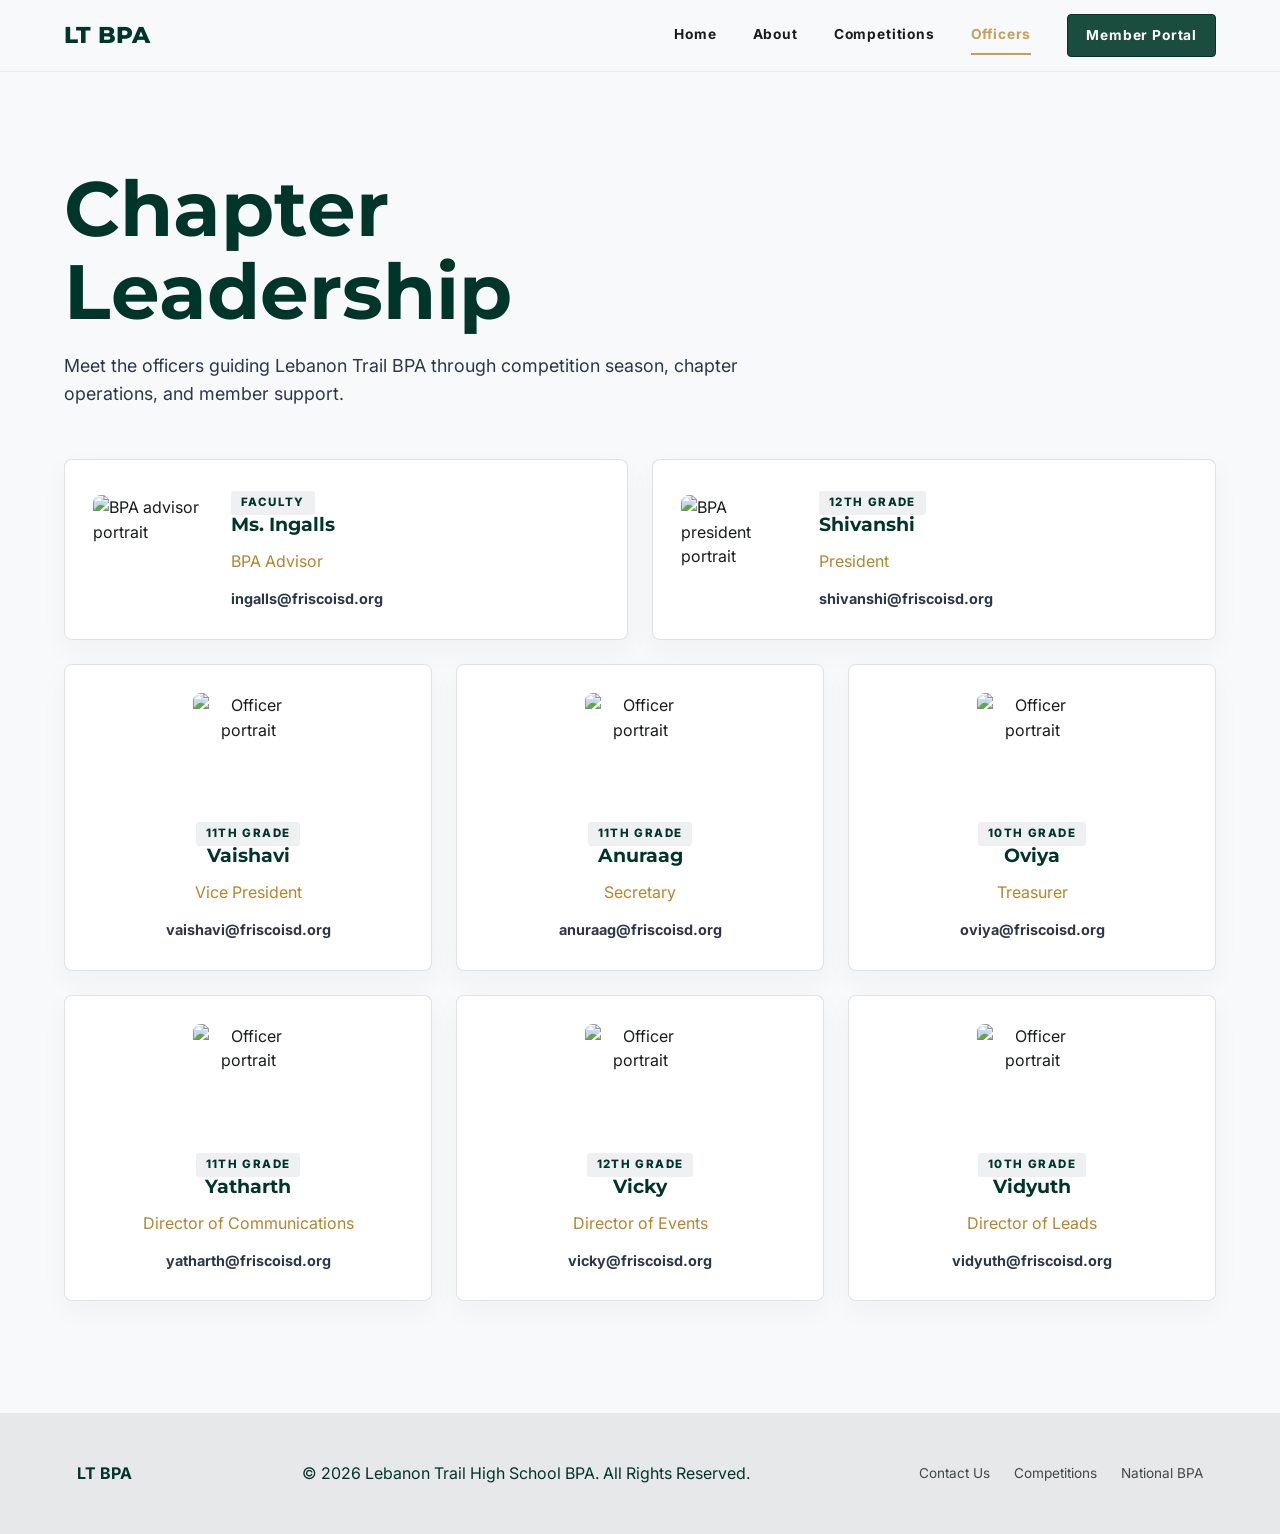
==== officers.html @ 3ccf3f9d "Day 1: Calendar + Page layout setup" ====
<!DOCTYPE html>
<html lang="en">
<head>
  <meta charset="UTF-8">
  <meta name="viewport" content="width=device-width, initial-scale=1.0">
  <title>Officers | LT BPA</title>
  <link rel="preconnect" href="https://fonts.googleapis.com">
  <link rel="preconnect" href="https://fonts.gstatic.com" crossorigin>
  <link href="https://fonts.googleapis.com/css2?family=Inter:wght@400;500;600;700&family=Montserrat:wght@600;700;800&display=swap" rel="stylesheet">
  <link rel="stylesheet" href="styles.css">
</head>
<body>
  <header class="site-header" id="top">
    <a class="brand" href="index.html" aria-label="LT BPA home">LT BPA</a>
    <input class="nav-check" type="checkbox" id="nav-check" aria-label="Toggle navigation">
    <label class="menu-toggle" for="nav-check" aria-label="Open navigation">
      <span></span><span></span><span></span>
    </label>
    <nav class="nav-links" aria-label="Primary navigation">
      <a href="index.html">Home</a>
      <a href="about.html">About</a>
      <a href="competitions.html">Competitions</a>
      <a class="active" href="officers.html">Officers</a>
      <a class="portal-link" href="mailto:ingalls@friscoisd.org">Member Portal</a>
    </nav>
  </header>

  <main class="page-main">
    <section class="section officers page-start">
      <div class="section-heading reveal">
        <h1 class="page-title">Chapter Leadership</h1>
        <p>Meet the officers guiding Lebanon Trail BPA through competition season, chapter operations, and member support.</p>
      </div>
      <div class="officer-grid">
        <article class="officer wide reveal">
          <img src="https://images.unsplash.com/photo-1573496359142-b8d87734a5a2?auto=format&fit=crop&w=300&q=80" alt="BPA advisor portrait">
          <div><span>Faculty</span><h3>Ms. Ingalls</h3><p>BPA Advisor</p><a href="mailto:ingalls@friscoisd.org">ingalls@friscoisd.org</a></div>
        </article>
        <article class="officer wide reveal">
          <img src="https://images.unsplash.com/photo-1589571894960-20bbe2828d0a?auto=format&fit=crop&w=300&q=80" alt="BPA president portrait">
          <div><span>12th Grade</span><h3>Shivanshi</h3><p>President</p><a href="mailto:shivanshi@friscoisd.org">shivanshi@friscoisd.org</a></div>
        </article>
      </div>
      <div class="officer-grid small">
        <article class="officer reveal"><img src="https://images.unsplash.com/photo-1598550874175-4d0ef436c909?auto=format&fit=crop&w=240&q=80" alt="Officer portrait"><span>11th Grade</span><h3>Vaishavi</h3><p>Vice President</p><a href="mailto:vaishavi@friscoisd.org">vaishavi@friscoisd.org</a></article>
        <article class="officer reveal"><img src="https://images.unsplash.com/photo-1560250097-0b93528c311a?auto=format&fit=crop&w=240&q=80" alt="Officer portrait"><span>11th Grade</span><h3>Anuraag</h3><p>Secretary</p><a href="mailto:anuraag@friscoisd.org">anuraag@friscoisd.org</a></article>
        <article class="officer reveal"><img src="https://images.unsplash.com/photo-1580489944761-15a19d654956?auto=format&fit=crop&w=240&q=80" alt="Officer portrait"><span>10th Grade</span><h3>Oviya</h3><p>Treasurer</p><a href="mailto:oviya@friscoisd.org">oviya@friscoisd.org</a></article>
        <article class="officer reveal"><img src="https://images.unsplash.com/photo-1500648767791-00dcc994a43e?auto=format&fit=crop&w=240&q=80" alt="Officer portrait"><span>11th Grade</span><h3>Yatharth</h3><p>Director of Communications</p><a href="mailto:yatharth@friscoisd.org">yatharth@friscoisd.org</a></article>
        <article class="officer reveal"><img src="https://images.unsplash.com/photo-1573497019940-1c28c88b4f3e?auto=format&fit=crop&w=240&q=80" alt="Officer portrait"><span>12th Grade</span><h3>Vicky</h3><p>Director of Events</p><a href="mailto:vicky@friscoisd.org">vicky@friscoisd.org</a></article>
        <article class="officer reveal"><img src="https://images.unsplash.com/photo-1519085360753-af0119f7cbe7?auto=format&fit=crop&w=240&q=80" alt="Officer portrait"><span>10th Grade</span><h3>Vidyuth</h3><p>Director of Leads</p><a href="mailto:vidyuth@friscoisd.org">vidyuth@friscoisd.org</a></article>
      </div>
    </section>
  </main>

  <footer>
    <strong>LT BPA</strong>
    <p>&copy; 2026 Lebanon Trail High School BPA. All Rights Reserved.</p>
    <nav aria-label="Footer navigation">
      <a href="about.html">Contact Us</a>
      <a href="competitions.html">Competitions</a>
      <a href="https://bpa.org/">National BPA</a>
    </nav>
  </footer>
</body>
</html>
---- styles.css ----
:root {
  --surface: #f8f9fa;
  --paper: #ffffff;
  --container: #e7e8e9;
  --ink: #191c1d;
  --muted: #404945;
  --forest: #003629;
  --forest-soft: #1b4d3e;
  --gold: #c5a059;
  --gold-light: #fed488;
  --navy: #2d3748;
  --line: rgba(45, 55, 72, .14);
  --shadow: 0 18px 45px rgba(0, 54, 41, .09);
  --max: 1200px;
}

* { box-sizing: border-box; }
html { scroll-behavior: smooth; }
section,
.category-block {
  scroll-margin-top: 96px;
}
body {
  margin: 0;
  background: var(--surface);
  color: var(--ink);
  font-family: Inter, system-ui, sans-serif;
  line-height: 1.55;
}

a { color: inherit; text-decoration: none; }
img { display: block; max-width: 100%; }

.site-header {
  position: fixed;
  inset: 0 0 auto 0;
  z-index: 50;
  height: 72px;
  display: flex;
  align-items: center;
  justify-content: space-between;
  padding: 0 clamp(20px, 5vw, 72px);
  background: rgba(248, 249, 250, .92);
  border-bottom: 1px solid rgba(45, 55, 72, .08);
  backdrop-filter: blur(16px);
}

.brand {
  font-family: Montserrat, sans-serif;
  font-size: 1.45rem;
  font-weight: 800;
  color: var(--forest);
}

.nav-links {
  display: flex;
  align-items: center;
  gap: clamp(18px, 3vw, 36px);
  font-size: .86rem;
  font-weight: 700;
  letter-spacing: .06em;
}

.nav-links a {
  padding: 8px 0;
  border-bottom: 2px solid transparent;
}

.nav-links a.active,
.nav-links a:hover {
  color: var(--gold);
  border-color: var(--gold);
}

.nav-links .portal-link {
  padding: 10px 18px;
  color: #fff;
  background: var(--forest-soft);
  border: 1px solid var(--forest);
  border-radius: 4px;
}

.nav-check {
  position: absolute;
  inline-size: 1px;
  block-size: 1px;
  opacity: 0;
  pointer-events: none;
}

.menu-toggle {
  display: none;
  width: 42px;
  height: 42px;
  cursor: pointer;
  background: transparent;
}

.menu-toggle span {
  display: block;
  width: 24px;
  height: 2px;
  margin: 5px auto;
  background: var(--forest);
}

.hero {
  position: relative;
  min-height: 100svh;
  display: grid;
  place-items: center;
  overflow: hidden;
  padding: 112px 24px 56px;
  color: #fff;
}

.hero-media {
  position: absolute;
  inset: 0;
  background:
    linear-gradient(110deg, rgba(0, 54, 41, .94), rgba(27, 77, 62, .74)),
    url("https://images.unsplash.com/photo-1497366754035-f200968a6e72?auto=format&fit=crop&w=2200&q=85") center/cover;
}

.architecture-lines {
  position: absolute;
  inset: 0;
  background:
    linear-gradient(128deg, transparent 17%, rgba(197, 160, 89, .34) 17.2%, transparent 17.8%),
    linear-gradient(142deg, transparent 45%, rgba(255, 222, 165, .24) 45.2%, transparent 45.7%),
    linear-gradient(32deg, transparent 60%, rgba(197, 160, 89, .22) 60.2%, transparent 60.9%);
  opacity: .8;
}

.hero-content {
  position: relative;
  z-index: 1;
  max-width: 840px;
  text-align: center;
}

.eyebrow {
  margin: 0 0 18px;
  color: var(--gold-light);
  font-size: .8rem;
  font-weight: 800;
  letter-spacing: .16em;
  text-transform: uppercase;
}

h1, h2, h3 {
  font-family: Montserrat, sans-serif;
  line-height: 1.08;
  letter-spacing: 0;
}

h1 {
  margin: 0;
  font-size: clamp(4.5rem, 15vw, 11rem);
}

.page-main {
  padding-top: 72px;
}

.page-start {
  padding-top: 80px;
}

.page-title {
  margin: 0 0 18px;
  color: var(--forest);
  font-size: clamp(2.6rem, 7vw, 4.8rem);
}

.page-title.light {
  color: #fff;
}

.hero-copy {
  max-width: 680px;
  margin: 20px auto 34px;
  color: rgba(255,255,255,.88);
  font-size: clamp(1.1rem, 2vw, 1.35rem);
}

.button {
  display: inline-flex;
  align-items: center;
  justify-content: center;
  min-height: 48px;
  padding: 0 24px;
  border-radius: 4px;
  font-weight: 800;
  letter-spacing: .06em;
  transition: transform .2s ease, box-shadow .2s ease, background .2s ease;
}

.button:hover { transform: translateY(-2px); box-shadow: var(--shadow); }
.gold { background: var(--gold); color: #261900; }
.ghost { border: 1px solid rgba(255,255,255,.8); color: #fff; }
.hero-actions { display: flex; gap: 14px; justify-content: center; flex-wrap: wrap; }

.scroll-cue {
  position: absolute;
  bottom: 24px;
  color: rgba(255,255,255,.7);
  font-size: .72rem;
  font-weight: 700;
  letter-spacing: .18em;
  text-transform: uppercase;
}

.section {
  max-width: var(--max);
  margin: 0 auto;
  padding: 88px 24px;
}

.section-heading {
  max-width: 760px;
  margin-bottom: 52px;
}

.section-heading h2,
.compact-heading h2,
.category-copy h2,
.final-cta h2 {
  margin: 0 0 18px;
  color: var(--forest);
  font-size: clamp(2rem, 5vw, 4rem);
}

.section-heading p,
.category-copy p,
.final-cta p {
  color: var(--navy);
  font-size: 1.12rem;
}

.about-layout {
  display: grid;
  grid-template-columns: minmax(0, 2fr) minmax(280px, 1fr);
  gap: 28px;
  align-items: stretch;
}

.feature-panel,
.benefit,
.officer,
.calendar-shell,
.milestones article,
.event-card {
  background: var(--paper);
  border: 1px solid var(--line);
  border-radius: 8px;
  box-shadow: 0 10px 28px rgba(45, 55, 72, .04);
}

.feature-panel { padding: clamp(28px, 5vw, 48px); }
.icon-mark, .benefit span {
  display: grid;
  place-items: center;
  width: 48px;
  height: 48px;
  margin-bottom: 20px;
  background: #eef1ef;
  color: var(--forest);
  border-radius: 6px;
  font-weight: 800;
}

.feature-panel h3, .benefit h3, .officer h3, .milestones h3 {
  color: var(--forest);
  margin: 0 0 14px;
}

.member-stat {
  position: relative;
  overflow: hidden;
  min-height: 360px;
  display: flex;
  flex-direction: column;
  justify-content: flex-end;
  padding: 32px;
  color: #fff;
  background: var(--forest);
  border-radius: 8px;
}

.stat-visual {
  position: absolute;
  inset: 0;
  background:
    linear-gradient(rgba(0,54,41,.2), rgba(0,54,41,.88)),
    url("https://images.unsplash.com/photo-1556761175-b413da4baf72?auto=format&fit=crop&w=900&q=85") center/cover;
}

.member-stat strong, .member-stat span { position: relative; }
.member-stat strong { font: 800 2.8rem Montserrat, sans-serif; }
.member-stat span { color: var(--gold-light); font-weight: 800; text-transform: uppercase; }

.benefits { padding-top: 24px; }
.benefit-grid {
  display: grid;
  grid-template-columns: repeat(3, 1fr);
  gap: 24px;
}
.benefit { padding: 32px; }

.competition-hero {
  position: relative;
  min-height: 420px;
  display: grid;
  grid-template-columns: minmax(0, 1fr) 300px;
  gap: 48px;
  align-items: center;
  padding: 96px max(24px, calc((100vw - var(--max)) / 2));
  overflow: hidden;
  color: #fff;
  background:
    linear-gradient(110deg, rgba(0, 54, 41, .98), rgba(27, 77, 62, .92)),
    url("https://images.unsplash.com/photo-1556761175-4b46a572b786?auto=format&fit=crop&w=1800&q=85") center/cover,
    var(--forest);
  isolation: isolate;
}
.competition-hero::before,
.competition-hero::after {
  content: "";
  position: absolute;
  inset: 0;
  pointer-events: none;
}
.competition-hero::before {
  z-index: 0;
  background:
    linear-gradient(128deg, transparent 16%, rgba(197, 160, 89, .35) 16.2%, transparent 16.7%),
    linear-gradient(142deg, transparent 44%, rgba(255, 222, 165, .24) 44.2%, transparent 44.8%),
    linear-gradient(34deg, transparent 62%, rgba(197, 160, 89, .2) 62.2%, transparent 63%);
  opacity: .9;
}
.competition-hero::after {
  z-index: 0;
  background:
    radial-gradient(circle at 78% 26%, rgba(255, 222, 165, .14), transparent 24%),
    linear-gradient(90deg, rgba(0, 33, 23, .2), rgba(0, 33, 23, .58));
}
.competition-hero > * { position: relative; z-index: 1; }
.competition-hero .section-heading { margin: 0; }
.competition-hero h2 { color: #fff; }
.competition-hero p { color: rgba(255,255,255,.88); }
.metric-stack { display: grid; gap: 20px; }
.metric-stack div {
  padding: 28px;
  border: 1px solid rgba(255,255,255,.2);
  border-radius: 8px;
  background: rgba(0, 33, 23, .28);
  backdrop-filter: blur(4px);
}
.metric-stack strong { display: block; color: var(--gold); font: 800 2.5rem Montserrat, sans-serif; }
.metric-stack span { font-weight: 800; letter-spacing: .12em; text-transform: uppercase; }

.tabs {
  display: flex;
  gap: 14px;
  overflow-x: auto;
  padding-bottom: 20px;
  margin-bottom: 48px;
}
.tab {
  flex: 0 0 auto;
  display: inline-flex;
  padding: 13px 22px;
  border-radius: 8px;
  background: transparent;
  color: var(--ink);
  font: 800 .92rem Inter, sans-serif;
  letter-spacing: .07em;
}
.tab.active,
.tab:hover {
  background: var(--forest-soft);
  color: #fff;
}

.category-block {
  padding-top: 16px;
}

.category-block + .category-block {
  margin-top: 76px;
}

.event-grid {
  display: grid;
  grid-template-columns: repeat(3, 1fr);
  gap: 28px;
}
.event-card { padding: 28px; }
.event-code {
  display: inline-flex;
  padding: 4px 14px;
  margin-bottom: 18px;
  background: #eef0f1;
  border-radius: 3px;
  color: var(--forest);
  font-weight: 800;
}
.event-card p { color: var(--muted); }
.resource-row {
  border-top: 1px solid var(--line);
  margin-top: 24px;
  padding-top: 18px;
  color: var(--navy);
  font-weight: 800;
}

.officers { padding-top: 96px; }
.officer-grid {
  display: grid;
  grid-template-columns: repeat(2, 1fr);
  gap: 24px;
  margin-bottom: 24px;
}
.officer-grid.small { grid-template-columns: repeat(3, 1fr); }
.officer {
  padding: 28px;
  text-align: center;
}
.officer.wide {
  display: flex;
  align-items: center;
  gap: 28px;
  text-align: left;
}
.officer img {
  width: 110px;
  height: 110px;
  object-fit: cover;
  border-radius: 8px;
  margin: 0 auto 16px;
}
.officer.wide img { margin: 0; }
.officer span {
  display: inline-flex;
  padding: 3px 10px;
  background: #eef0f1;
  color: var(--forest);
  border-radius: 3px;
  font-size: .72rem;
  font-weight: 800;
  letter-spacing: .12em;
  text-transform: uppercase;
}
.officer p { margin: 6px 0 12px; color: #b7832b; }
.officer a { color: var(--navy); font-size: .9rem; font-weight: 700; }

.events-layout {
  display: grid;
  grid-template-columns: minmax(0, 2fr) minmax(280px, 1fr);
  gap: 28px;
}
.calendar-top {
  display: flex;
  justify-content: space-between;
  align-items: center;
  padding: 18px 22px;
  color: #fff;
  background: var(--forest-soft);
  font-weight: 800;
}
.calendar-top a,
.calendar-top button {
  border: 0;
  color: var(--gold-light);
  background: transparent;
  font-weight: 800;
}
.calendar-body {
  min-height: 330px;
  display: grid;
  place-items: center;
  align-content: center;
  gap: 14px;
  color: var(--muted);
}
.calendar-icon {
  display: grid;
  place-items: center;
  width: 80px;
  height: 80px;
  background: #eef0f1;
  border-radius: 50%;
  color: var(--forest);
  font-size: 2rem;
}
.event-manager {
  overflow: hidden;
  padding: 0;
}
.view-radio,
.month-radio {
  position: absolute;
  opacity: 0;
  pointer-events: none;
}
.event-manager-top {
  display: flex;
  align-items: center;
  justify-content: space-between;
  gap: 18px;
  padding: 22px;
  border-bottom: 1px solid var(--line);
  background: var(--paper);
}
.calendar-kicker {
  margin: 0 0 3px;
  color: var(--gold);
  font-size: .72rem;
  font-weight: 800;
  letter-spacing: .14em;
  text-transform: uppercase;
}
.event-manager-top h3 {
  margin: 0;
  color: var(--forest);
  font-size: clamp(1.45rem, 3vw, 2rem);
}
.calendar-actions,
.view-toggle {
  display: inline-flex;
  align-items: center;
  gap: 6px;
}
.icon-button,
.today-button,
.view-toggle label,
.filter-menu summary {
  min-height: 36px;
  display: inline-flex;
  align-items: center;
  justify-content: center;
  border: 1px solid var(--line);
  border-radius: 6px;
  background: #fff;
  color: var(--navy);
  font-size: .82rem;
  font-weight: 800;
  cursor: pointer;
}
.icon-button {
  width: 36px;
}
.today-button,
.filter-menu summary {
  padding: 0 13px;
}
.calendar-toolbar {
  display: grid;
  grid-template-columns: minmax(180px, 1fr) auto auto;
  gap: 10px;
  align-items: center;
  padding: 14px 22px;
  border-bottom: 1px solid var(--line);
  background: #fbfcfc;
}
.search-field {
  display: flex;
  align-items: center;
  gap: 10px;
  min-height: 40px;
  padding: 0 12px;
  border: 1px solid var(--line);
  border-radius: 6px;
  background: #fff;
  color: var(--muted);
}
.search-field span {
  color: var(--muted);
  font-size: .78rem;
  font-weight: 800;
}
.search-field input {
  width: 100%;
  min-width: 0;
  border: 0;
  outline: 0;
  background: transparent;
  color: var(--ink);
  font: inherit;
}
.view-toggle {
  padding: 3px;
  border: 1px solid var(--line);
  border-radius: 8px;
  background: #fff;
}
.view-toggle label {
  border: 0;
  min-height: 32px;
  padding: 0 12px;
  background: transparent;
}
#view-month:checked ~ .calendar-toolbar .view-toggle label[for="view-month"],
#view-list:checked ~ .calendar-toolbar .view-toggle label[for="view-list"] {
  background: var(--forest-soft);
  color: #fff;
}
.filter-menu {
  position: relative;
}
.filter-menu summary {
  list-style: none;
}
.filter-menu summary::-webkit-details-marker {
  display: none;
}
.filter-panel {
  position: absolute;
  right: 0;
  z-index: 5;
  min-width: 190px;
  margin-top: 8px;
  padding: 10px;
  border: 1px solid var(--line);
  border-radius: 8px;
  background: #fff;
  box-shadow: var(--shadow);
}
.filter-panel label {
  display: flex;
  gap: 8px;
  padding: 8px;
  color: var(--navy);
  font-size: .88rem;
}
.filter-chip {
  align-items: center;
  border-radius: 6px;
  font-weight: 800;
}
.filter-chip input {
  accent-color: currentColor;
}
.filter-chip.tomato { color: #d3452f; background: rgba(211, 69, 47, .08); }
.filter-chip.tangerine { color: #b86b00; background: rgba(232, 132, 31, .1); }
.filter-chip.sage { color: #4f7a59; background: rgba(122, 153, 116, .14); }
.filter-chip.peacock { color: #006b7a; background: rgba(0, 107, 122, .1); }
.month-title,
.month-panel {
  display: none;
}
#calendar-current:checked ~ .event-manager-top .current-title,
#calendar-prev:checked ~ .event-manager-top .prev-title,
#calendar-next:checked ~ .event-manager-top .next-title {
  display: inline;
}
.month-view {
  padding: 18px;
  background: #fff;
}
.month-panel {
  grid-template-columns: repeat(7, minmax(72px, 1fr));
}
#calendar-current:checked ~ .month-view .current-panel,
#calendar-prev:checked ~ .month-view .prev-panel,
#calendar-next:checked ~ .month-view .next-panel {
  display: grid;
}
.weekday,
.calendar-day {
  border-right: 1px solid var(--line);
  border-bottom: 1px solid var(--line);
}
.weekday:nth-child(7n),
.calendar-day:nth-child(7n) {
  border-right: 0;
}
.weekday {
  padding: 0 8px 10px;
  color: var(--muted);
  font-size: .72rem;
  font-weight: 800;
  letter-spacing: .1em;
  text-transform: uppercase;
}
.calendar-day {
  min-height: 86px;
  padding: 9px;
  color: var(--navy);
}
.calendar-day span {
  display: inline-flex;
  align-items: center;
  justify-content: center;
  width: 28px;
  height: 28px;
  border-radius: 50%;
  font-size: .82rem;
  font-weight: 800;
}
.calendar-day.muted {
  color: rgba(64, 73, 69, .4);
  background: #fbfcfc;
}
.calendar-day a {
  display: block;
  margin-top: 8px;
  padding: 7px 8px;
  border-radius: 5px;
  background: rgba(27, 77, 62, .1);
  color: var(--forest);
  font-size: .76rem;
  font-weight: 800;
  line-height: 1.25;
}
.calendar-day .cat-meetings { background: rgba(211, 69, 47, .1); color: #a83224; }
.calendar-day .cat-events { background: rgba(232, 132, 31, .12); color: #875000; }
.calendar-day .cat-conferences { background: rgba(122, 153, 116, .18); color: #375b3f; }
.calendar-day .cat-deadlines { background: rgba(0, 107, 122, .12); color: #005261; }
.featured-day span {
  background: var(--gold);
  color: #261900;
}
.calendar-list-view {
  display: none;
  padding: 18px 22px 22px;
  background: #fff;
}
.calendar-list-view article {
  display: flex;
  gap: 12px;
  padding: 16px 0;
  border-bottom: 1px solid var(--line);
}
.calendar-list-view article:last-child {
  border-bottom: 0;
}
.calendar-list-view h4,
.calendar-list-view p {
  margin: 0;
}
.calendar-list-view h4 {
  color: var(--forest);
}
.calendar-list-view p {
  color: var(--muted);
  font-size: .9rem;
}
.empty-event {
  margin: 0;
  padding: 20px;
  border: 1px dashed var(--line);
  border-radius: 8px;
  color: var(--muted);
  background: #fbfcfc;
}
.event-dot {
  width: 10px;
  height: 10px;
  margin-top: 7px;
  border-radius: 50%;
}
.tomato-dot { background: #d3452f; }
.tangerine-dot { background: #e8841f; }
.sage-dot { background: #7a9974; }
.peacock-dot { background: #006b7a; }
#view-list:checked ~ .month-view {
  display: none;
}
#view-list:checked ~ .calendar-list-view {
  display: block;
}
.event-manager:has(.category-filter:checked) .calendar-day .calendar-event {
  display: none;
}
.event-manager:has(#filter-meetings:checked) .calendar-day .cat-meetings,
.event-manager:has(#filter-events:checked) .calendar-day .cat-events,
.event-manager:has(#filter-conferences:checked) .calendar-day .cat-conferences,
.event-manager:has(#filter-deadlines:checked) .calendar-day .cat-deadlines {
  display: block;
}
.event-manager:has(.category-filter:checked) .calendar-list-event {
  display: none;
}
.event-manager:has(#filter-meetings:checked) .calendar-list-event.cat-meetings,
.event-manager:has(#filter-events:checked) .calendar-list-event.cat-events,
.event-manager:has(#filter-conferences:checked) .calendar-list-event.cat-conferences,
.event-manager:has(#filter-deadlines:checked) .calendar-list-event.cat-deadlines {
  display: flex;
}
.milestones { display: grid; gap: 16px; }
.milestones article {
  display: flex;
  gap: 16px;
  padding: 18px;
}
.milestones .featured { background: var(--forest-soft); color: #fff; }
.milestones .featured h3 { color: #fff; }
time {
  display: grid;
  place-items: center;
  min-width: 68px;
  height: 72px;
  background: rgba(254, 212, 136, .32);
  border-radius: 6px;
  color: var(--forest);
  font: 800 1.6rem Montserrat, sans-serif;
}
time span { font: 800 .72rem Inter, sans-serif; text-transform: uppercase; }
.featured time { background: var(--gold); color: #261900; }

.final-cta {
  position: relative;
  max-width: var(--max);
  margin: 0 auto 88px;
  min-height: 220px;
  display: flex;
  align-items: center;
  justify-content: space-between;
  gap: 32px;
  overflow: hidden;
  padding: 42px clamp(24px, 5vw, 56px);
  color: #fff;
  background: var(--forest-soft);
  border-radius: 8px;
}
.final-cta > * { position: relative; z-index: 1; }
.final-cta h2 { color: #fff; font-size: clamp(2rem, 4vw, 3.5rem); }
.final-cta p { color: rgba(255,255,255,.78); max-width: 640px; }
.cta-pattern {
  position: absolute;
  inset: 0;
  opacity: .24;
  background:
    linear-gradient(30deg, transparent 35%, rgba(255,255,255,.18) 35.5%, transparent 36%),
    linear-gradient(150deg, transparent 30%, rgba(255,255,255,.16) 30.5%, transparent 31%),
    repeating-linear-gradient(90deg, rgba(255,255,255,.08) 0 1px, transparent 1px 96px);
}

footer {
  display: flex;
  align-items: center;
  justify-content: space-between;
  gap: 24px;
  padding: 48px clamp(24px, 6vw, 96px);
  background: var(--container);
  color: var(--forest);
  flex-wrap: wrap;
}
footer p { margin: 0; }
footer nav { display: flex; gap: 24px; color: var(--muted); font-size: .85rem; }

@keyframes fade-up {
  from {
    opacity: 0;
    transform: translateY(22px);
  }
  to {
    opacity: 1;
    transform: translateY(0);
  }
}

.reveal {
  animation: fade-up .7s ease both;
}

.reveal:nth-child(2),
.benefit:nth-child(2),
.officer:nth-child(2),
.event-card:nth-child(2) {
  animation-delay: .08s;
}

.reveal:nth-child(3),
.benefit:nth-child(3),
.officer:nth-child(3),
.event-card:nth-child(3) {
  animation-delay: .16s;
}

@media (max-width: 900px) {
  .menu-toggle { display: block; }
  .nav-links {
    position: fixed;
    inset: 72px 0 auto 0;
    display: grid;
    gap: 0;
    padding: 16px 24px 28px;
    background: var(--surface);
    border-bottom: 1px solid var(--line);
    transform: translateY(-120%);
    transition: transform .25s ease;
  }
  .nav-check:checked ~ .nav-links { transform: translateY(0); }
  .nav-links .portal-link { text-align: center; margin-top: 10px; }
  .about-layout,
  .competition-hero,
  .events-layout,
  .officer-grid,
  .officer-grid.small,
  .benefit-grid,
  .event-grid {
    grid-template-columns: 1fr;
  }
  .competition-hero { padding: 88px 24px; }
  .officer.wide { align-items: flex-start; }
  .final-cta { margin-inline: 24px; flex-direction: column; align-items: flex-start; }
  .calendar-toolbar {
    grid-template-columns: 1fr;
  }
  .calendar-actions,
  .view-toggle {
    width: 100%;
  }
  .today-button {
    flex: 1;
  }
  .view-toggle label {
    flex: 1;
  }
  .filter-menu summary {
    width: 100%;
  }
  .filter-panel {
    left: 0;
    right: auto;
    width: 100%;
  }
}

@media (max-width: 560px) {
  .hero { padding-inline: 18px; }
  .section { padding: 70px 18px; }
  .hero-actions { align-items: stretch; flex-direction: column; }
  .button { width: 100%; }
  .officer.wide { display: block; text-align: center; }
  .officer.wide img { margin: 0 auto 16px; }
  footer { display: grid; }
  footer nav { flex-wrap: wrap; }
  .event-manager-top {
    display: grid;
  }
  .month-view {
    padding: 10px;
    overflow-x: auto;
  }
  .month-panel {
    grid-template-columns: repeat(7, minmax(42px, 1fr));
  }
  .weekday {
    padding-inline: 4px;
    font-size: .62rem;
  }
  .calendar-day {
    min-height: 70px;
    padding: 5px;
  }
  .calendar-day a {
    padding: 5px;
    font-size: .64rem;
  }
}

@media (prefers-reduced-motion: reduce) {
  html { scroll-behavior: auto; }
  *,
  *::before,
  *::after {
    animation-duration: .001ms !important;
    animation-iteration-count: 1 !important;
    transition-duration: .001ms !important;
  }
}
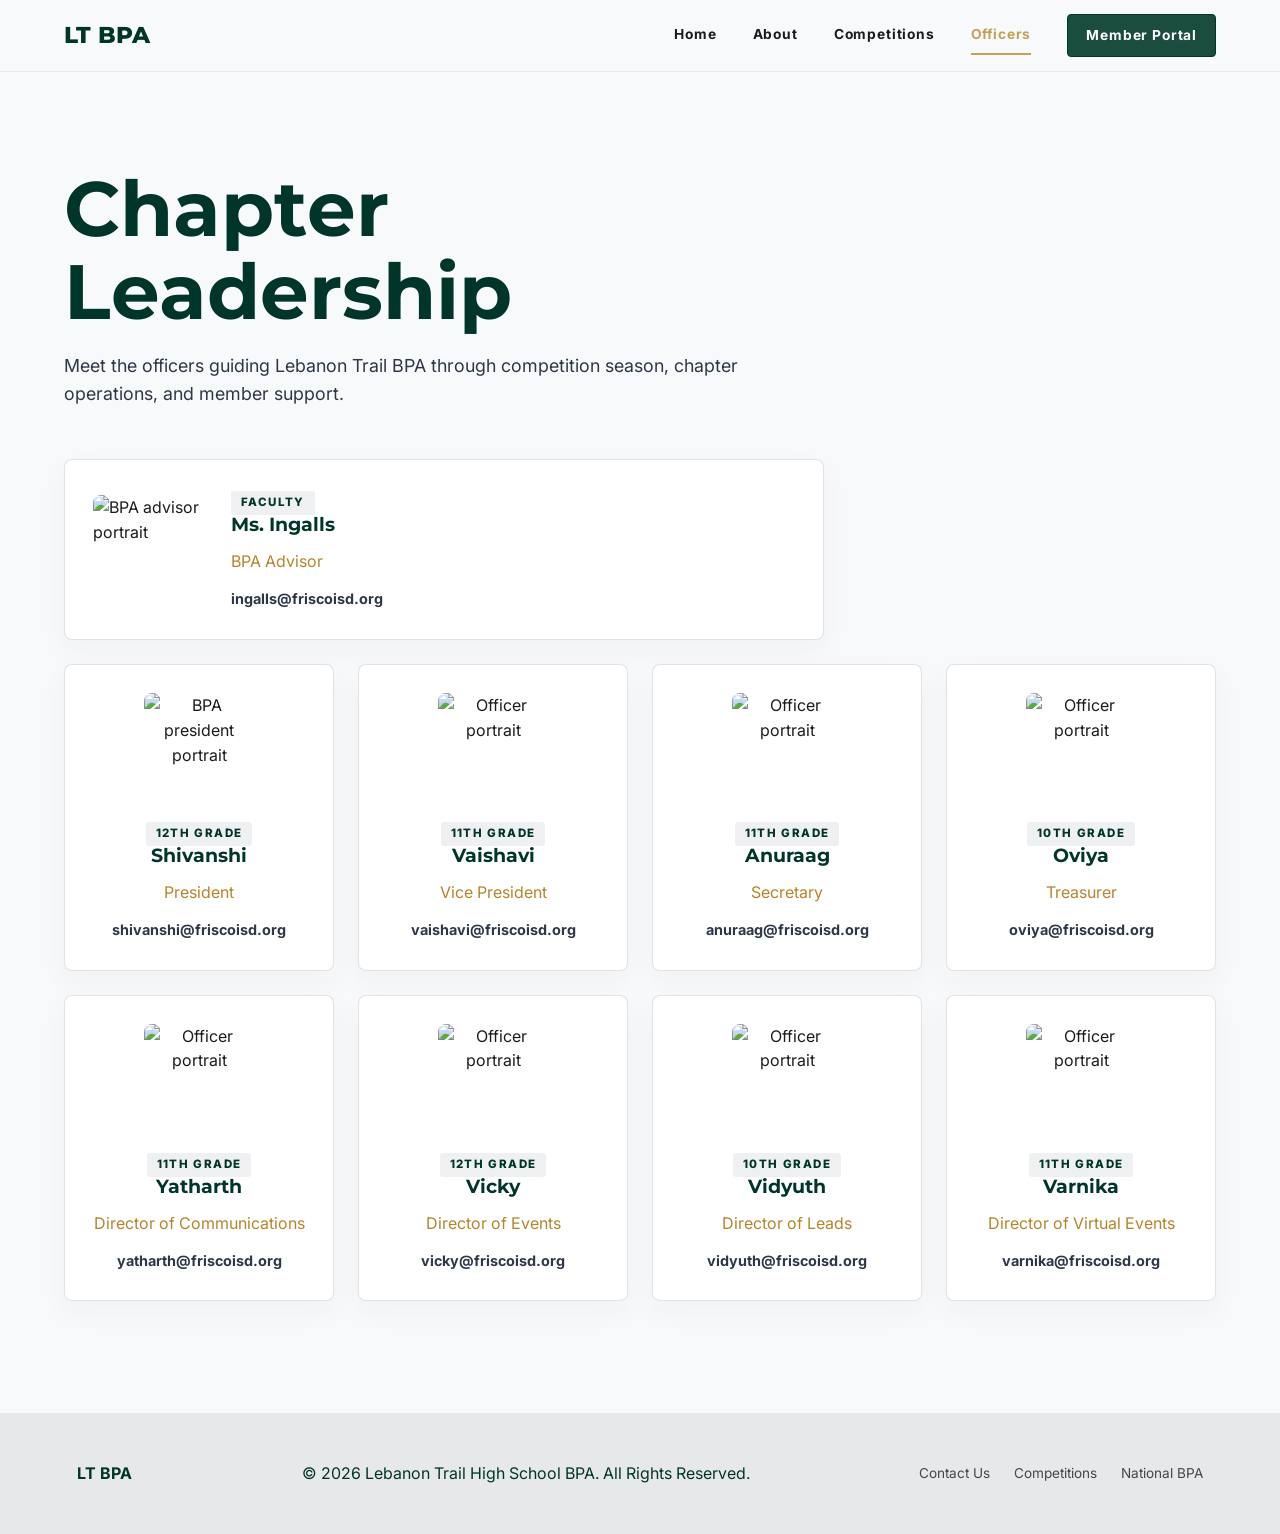
==== commit d44a9fc6: "additions" ====
--- a/officers.html
+++ b/officers.html
@@ -31,23 +31,24 @@
         <h1 class="page-title">Chapter Leadership</h1>
         <p>Meet the officers guiding Lebanon Trail BPA through competition season, chapter operations, and member support.</p>
       </div>
-      <div class="officer-grid">
-        <article class="officer wide reveal">
+      <div class="advisor-row">
+        <article class="officer wide advisor reveal">
           <img src="https://images.unsplash.com/photo-1573496359142-b8d87734a5a2?auto=format&fit=crop&w=300&q=80" alt="BPA advisor portrait">
           <div><span>Faculty</span><h3>Ms. Ingalls</h3><p>BPA Advisor</p><a href="mailto:ingalls@friscoisd.org">ingalls@friscoisd.org</a></div>
         </article>
-        <article class="officer wide reveal">
-          <img src="https://images.unsplash.com/photo-1589571894960-20bbe2828d0a?auto=format&fit=crop&w=300&q=80" alt="BPA president portrait">
-          <div><span>12th Grade</span><h3>Shivanshi</h3><p>President</p><a href="mailto:shivanshi@friscoisd.org">shivanshi@friscoisd.org</a></div>
-        </article>
       </div>
       <div class="officer-grid small">
+        <article class="officer reveal">
+          <img src="https://images.unsplash.com/photo-1589571894960-20bbe2828d0a?auto=format&fit=crop&w=300&q=80" alt="BPA president portrait">
+          <span>12th Grade</span><h3>Shivanshi</h3><p>President</p><a href="mailto:shivanshi@friscoisd.org">shivanshi@friscoisd.org</a>
+        </article>
         <article class="officer reveal"><img src="https://images.unsplash.com/photo-1598550874175-4d0ef436c909?auto=format&fit=crop&w=240&q=80" alt="Officer portrait"><span>11th Grade</span><h3>Vaishavi</h3><p>Vice President</p><a href="mailto:vaishavi@friscoisd.org">vaishavi@friscoisd.org</a></article>
         <article class="officer reveal"><img src="https://images.unsplash.com/photo-1560250097-0b93528c311a?auto=format&fit=crop&w=240&q=80" alt="Officer portrait"><span>11th Grade</span><h3>Anuraag</h3><p>Secretary</p><a href="mailto:anuraag@friscoisd.org">anuraag@friscoisd.org</a></article>
         <article class="officer reveal"><img src="https://images.unsplash.com/photo-1580489944761-15a19d654956?auto=format&fit=crop&w=240&q=80" alt="Officer portrait"><span>10th Grade</span><h3>Oviya</h3><p>Treasurer</p><a href="mailto:oviya@friscoisd.org">oviya@friscoisd.org</a></article>
         <article class="officer reveal"><img src="https://images.unsplash.com/photo-1500648767791-00dcc994a43e?auto=format&fit=crop&w=240&q=80" alt="Officer portrait"><span>11th Grade</span><h3>Yatharth</h3><p>Director of Communications</p><a href="mailto:yatharth@friscoisd.org">yatharth@friscoisd.org</a></article>
         <article class="officer reveal"><img src="https://images.unsplash.com/photo-1573497019940-1c28c88b4f3e?auto=format&fit=crop&w=240&q=80" alt="Officer portrait"><span>12th Grade</span><h3>Vicky</h3><p>Director of Events</p><a href="mailto:vicky@friscoisd.org">vicky@friscoisd.org</a></article>
         <article class="officer reveal"><img src="https://images.unsplash.com/photo-1519085360753-af0119f7cbe7?auto=format&fit=crop&w=240&q=80" alt="Officer portrait"><span>10th Grade</span><h3>Vidyuth</h3><p>Director of Leads</p><a href="mailto:vidyuth@friscoisd.org">vidyuth@friscoisd.org</a></article>
+        <article class="officer reveal"><img src="https://images.unsplash.com/photo-1573497019236-17f8177b81e8?auto=format&fit=crop&w=240&q=80" alt="Officer portrait"><span>11th Grade</span><h3>Varnika</h3><p>Director of Virtual Events</p><a href="mailto:varnika@friscoisd.org">varnika@friscoisd.org</a></article>
       </div>
     </section>
   </main>
--- a/styles.css
+++ b/styles.css
@@ -416,13 +416,19 @@
 }
 
 .officers { padding-top: 96px; }
+.advisor-row {
+  margin-bottom: 24px;
+}
+.advisor-row .advisor {
+  max-width: 760px;
+}
 .officer-grid {
   display: grid;
   grid-template-columns: repeat(2, 1fr);
   gap: 24px;
   margin-bottom: 24px;
 }
-.officer-grid.small { grid-template-columns: repeat(3, 1fr); }
+.officer-grid.small { grid-template-columns: repeat(4, 1fr); }
 .officer {
   padding: 28px;
   text-align: center;
@@ -899,10 +905,12 @@
   .competition-hero,
   .events-layout,
   .officer-grid,
-  .officer-grid.small,
   .benefit-grid,
   .event-grid {
     grid-template-columns: 1fr;
+  }
+  .officer-grid.small {
+    grid-template-columns: repeat(2, 1fr);
   }
   .competition-hero { padding: 88px 24px; }
   .officer.wide { align-items: flex-start; }
@@ -937,6 +945,9 @@
   .button { width: 100%; }
   .officer.wide { display: block; text-align: center; }
   .officer.wide img { margin: 0 auto 16px; }
+  .officer-grid.small {
+    grid-template-columns: 1fr;
+  }
   footer { display: grid; }
   footer nav { flex-wrap: wrap; }
   .event-manager-top {
